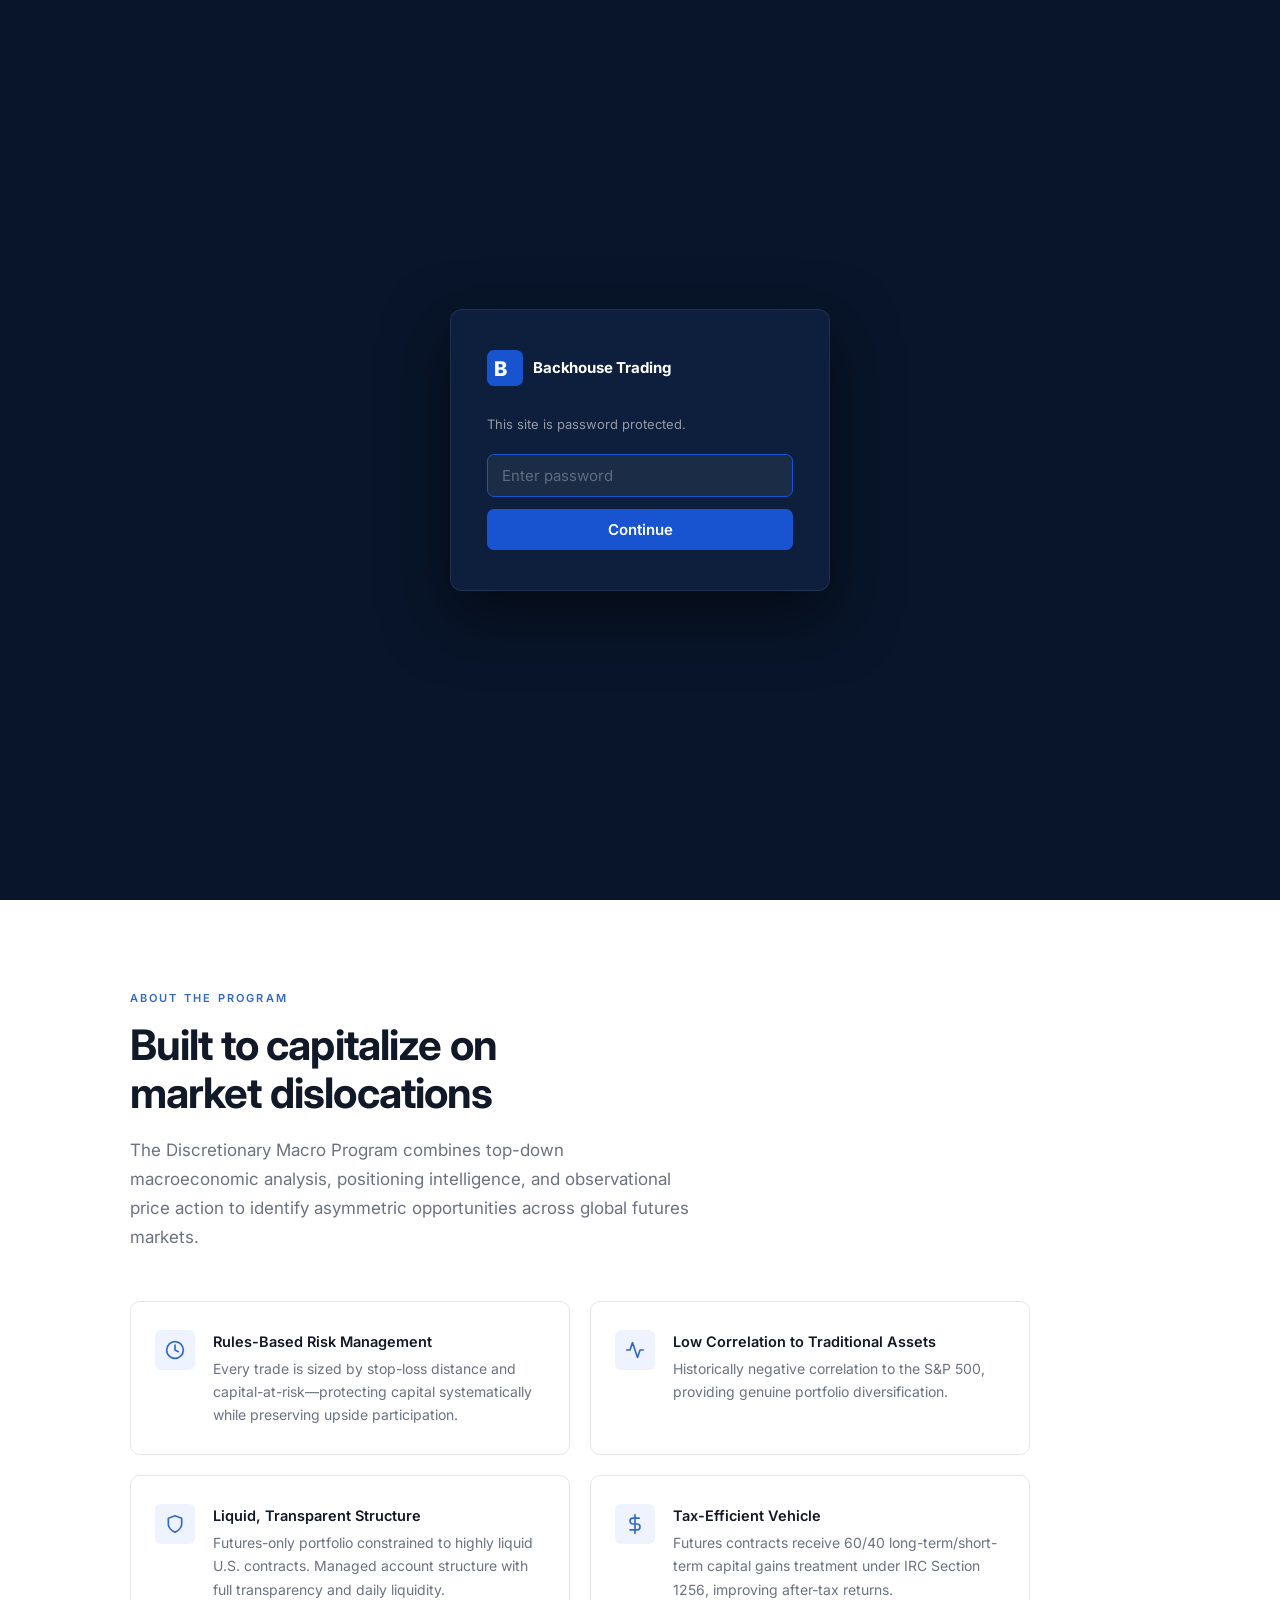
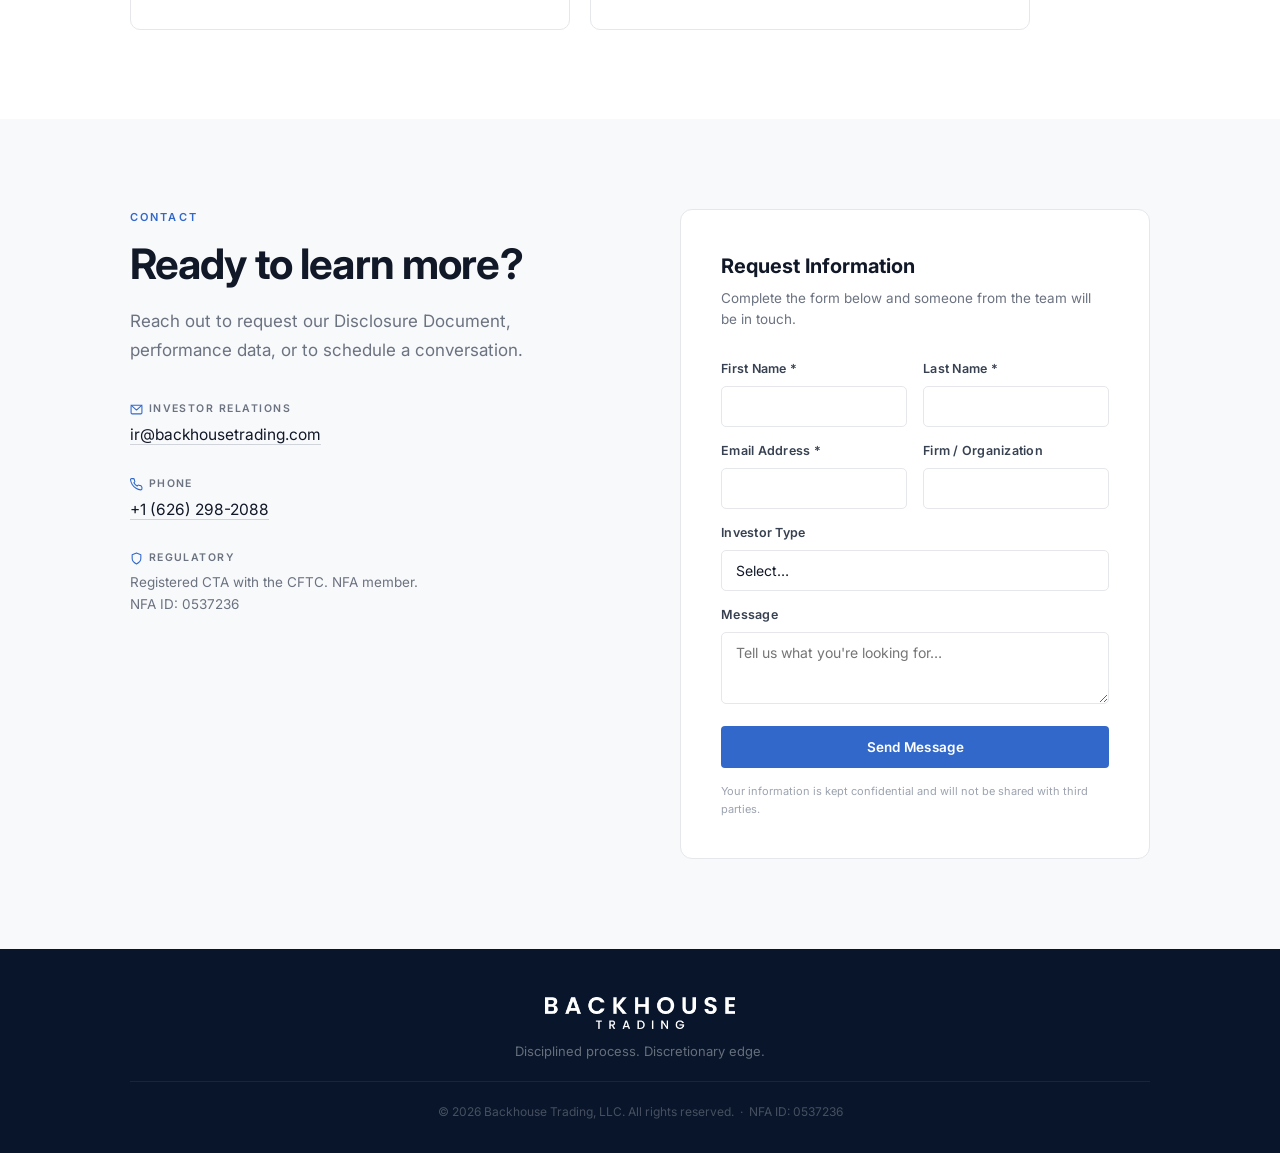
==== index.html @ c8cc298e "styling" ====
<!DOCTYPE html>
<html lang="en">
<head>
  <meta charset="UTF-8">
  <meta name="viewport" content="width=device-width, initial-scale=1.0">
  <title>Backhouse Trading — Discretionary Global Macro</title>
  <meta name="description" content="Backhouse Trading is a rules-based discretionary global macro CTA pursuing all-weather absolute returns through liquid U.S. futures markets.">
  <meta name="robots" content="noindex, nofollow">
  <link rel="stylesheet" href="assets/css/styles.css">
  <link rel="icon" type="image/svg+xml" href="data:image/svg+xml,<svg xmlns='http://www.w3.org/2000/svg' viewBox='0 0 32 32'><rect width='32' height='32' rx='6' fill='%233268C9'/><text x='6' y='23' font-family='Inter,sans-serif' font-size='18' font-weight='800' fill='white'>B</text></svg>">
  <script src="assets/js/gate.js"></script>
</head>
<body>

<!-- ======================================================
     NAVIGATION
     ====================================================== -->
<nav class="nav" role="navigation" aria-label="Main navigation">
  <div class="nav__inner">
    <a class="nav__logo" href="#home">
      <img src="assets/img/logo-white.png" alt="Backhouse Trading" class="nav__logo-img">
    </a>
    <ul class="nav__links">
      <li><a href="#home" class="active">Home</a></li>
      <li><a href="index.html#about">About</a></li>
      <li style="display:none"><a href="index.html#team">Team</a></li>
      <li><a href="index.html#contact">Contact</a></li>
    </ul>
    <a class="nav__cta" href="index.html#contact">Request Information</a>
    <button class="nav__hamburger" aria-label="Toggle menu" aria-expanded="false">
      <span></span><span></span><span></span>
    </button>
  </div>
</nav>

<!-- Mobile drawer -->
<div class="nav__drawer" role="dialog" aria-label="Mobile navigation">
  <a href="#home">Home</a>
  <a href="index.html#about">About</a>
  <a href="index.html#team" style="display:none">Team</a>
  <a href="index.html#contact">Contact</a>
</div>

<!-- ======================================================
     HERO
     ====================================================== -->
<section class="hero" id="home" aria-labelledby="hero-title">
  <div class="hero__content">
    <p class="hero__tag fade-up">Discretionary Global Macro</p>

    <h1 class="hero__title fade-up" data-delay="1" id="hero-title">
      Disciplined process.<br>
      <em>Discretionary edge.</em>
    </h1>

    <p class="hero__subtitle fade-up" data-delay="2">
      Backhouse Trading is a rules-based discretionary global macro CTA seeking
      all-weather absolute returns across liquid U.S. futures markets.
    </p>

    <div class="hero__actions fade-up" data-delay="3">
      <a class="btn btn--ghost" href="index.html#contact">Request Information</a>
    </div>
  </div>

  <a class="hero__scroll-cue" href="#about" aria-label="Scroll to About">
    <svg width="20" height="20" viewBox="0 0 24 24" fill="none" stroke="currentColor" stroke-width="2" stroke-linecap="round" stroke-linejoin="round"><polyline points="6 9 12 15 18 9"/></svg>
  </a>

</section>

<!-- ======================================================
     OVERVIEW
     ====================================================== -->
<section class="overview" id="about" aria-labelledby="overview-title">
  <div class="container">
    <div class="overview__inner">
      <p class="eyebrow fade-up">About the Program</p>
      <h2 class="section-title fade-up" data-delay="1" id="overview-title">
        Built to capitalize on<br>market dislocations
      </h2>
      <p class="section-lead fade-up" data-delay="2">
        The Discretionary Macro Program combines top-down macroeconomic analysis,
        positioning intelligence, and observational price action to identify
        asymmetric opportunities across global futures markets.
      </p>

      <div class="overview__features">
          <div class="feature-item fade-up" data-delay="1">
            <div class="feature-item__icon">
              <svg width="20" height="20" viewBox="0 0 24 24" fill="none" stroke="currentColor" stroke-width="2" stroke-linecap="round" stroke-linejoin="round"><circle cx="12" cy="12" r="10"/><polyline points="12 6 12 12 16 14"/></svg>
            </div>
            <div>
              <p class="feature-item__title">Rules-Based Risk Management</p>
              <p class="feature-item__text">Every trade is sized by stop-loss distance and capital-at-risk—protecting capital systematically while preserving upside participation.</p>
            </div>
          </div>
          <div class="feature-item fade-up" data-delay="2">
            <div class="feature-item__icon">
              <svg width="20" height="20" viewBox="0 0 24 24" fill="none" stroke="currentColor" stroke-width="2" stroke-linecap="round" stroke-linejoin="round"><polyline points="22 12 18 12 15 21 9 3 6 12 2 12"/></svg>
            </div>
            <div>
              <p class="feature-item__title">Low Correlation to Traditional Assets</p>
              <p class="feature-item__text">Historically negative correlation to the S&P 500, providing genuine portfolio diversification.</p>
            </div>
          </div>
          <div class="feature-item fade-up" data-delay="3">
            <div class="feature-item__icon">
              <svg width="20" height="20" viewBox="0 0 24 24" fill="none" stroke="currentColor" stroke-width="2" stroke-linecap="round" stroke-linejoin="round"><path d="M12 22s8-4 8-10V5l-8-3-8 3v7c0 6 8 10 8 10z"/></svg>
            </div>
            <div>
              <p class="feature-item__title">Liquid, Transparent Structure</p>
              <p class="feature-item__text">Futures-only portfolio constrained to highly liquid U.S. contracts. Managed account structure with full transparency and daily liquidity.</p>
            </div>
          </div>
          <div class="feature-item fade-up" data-delay="4">
            <div class="feature-item__icon">
              <svg width="20" height="20" viewBox="0 0 24 24" fill="none" stroke="currentColor" stroke-width="2" stroke-linecap="round" stroke-linejoin="round"><line x1="12" y1="1" x2="12" y2="23"/><path d="M17 5H9.5a3.5 3.5 0 0 0 0 7h5a3.5 3.5 0 0 1 0 7H6"/></svg>
            </div>
            <div>
              <p class="feature-item__title">Tax-Efficient Vehicle</p>
              <p class="feature-item__text">Futures contracts receive 60/40 long-term/short-term capital gains treatment under IRC Section 1256, improving after-tax returns.</p>
            </div>
          </div>
      </div>
    </div>
  </div>
</section>


<!-- ======================================================
     TEAM
     ====================================================== -->
<section class="team" id="team" aria-labelledby="team-title" style="display:none">
  <div class="container">
    <p class="eyebrow fade-up">Our Team</p>
    <h2 class="section-title fade-up" data-delay="1" id="team-title">The people behind the program</h2>
    <p class="section-lead fade-up" data-delay="2">
      Backhouse Trading is led by a manager who has been actively trading commodity
      futures for over 15 years.
    </p>

    <div class="team__grid">
      <div class="team-card fade-up">
        <div class="team-card__avatar">
          <img src="assets/img/team/eric-lin.png" alt="Eric Lin">
        </div>
        <div>
          <p class="team-card__name">Eric Lin</p>
          <p class="team-card__role">CEO, Trading</p>
          <p class="team-card__bio">
            Eric has actively traded commodity futures for 15+ years, beginning at age 18.
            He holds a B.A. in Economics and Mathematics from Cornell University and an
            M.Eng. in Industrial Engineering &amp; Operations Research from UC Berkeley.
            His professional background spans Economic Consulting, Fintech, Consumer Finance,
            and Automotive Retail.
          </p>
          <div class="team-card__contact">
            <a href="tel:+16262982088">
              <svg xmlns="http://www.w3.org/2000/svg" width="13" height="13" viewBox="0 0 24 24" fill="none" stroke="currentColor" stroke-width="2" stroke-linecap="round" stroke-linejoin="round" aria-hidden="true"><path d="M22 16.92v3a2 2 0 0 1-2.18 2 19.79 19.79 0 0 1-8.63-3.07A19.5 19.5 0 0 1 4.69 12 19.79 19.79 0 0 1 1.61 3.42 2 2 0 0 1 3.6 1.21h3a2 2 0 0 1 2 1.72c.127.96.361 1.903.7 2.81a2 2 0 0 1-.45 2.11L7.91 8.77a16 16 0 0 0 6 6l.92-.92a2 2 0 0 1 2.11-.45c.907.339 1.85.573 2.81.7A2 2 0 0 1 21.73 16.92z"/></svg>
              626-298-2088
            </a>
            <a href="mailto:eric@backhousetrading.com">
              <svg xmlns="http://www.w3.org/2000/svg" width="13" height="13" viewBox="0 0 24 24" fill="none" stroke="currentColor" stroke-width="2" stroke-linecap="round" stroke-linejoin="round" aria-hidden="true"><rect width="20" height="16" x="2" y="4" rx="2"/><path d="m22 7-8.97 5.7a1.94 1.94 0 0 1-2.06 0L2 7"/></svg>
              eric@backhousetrading.com
            </a>
          </div>
          <div class="team-card__edu">
            <img src="assets/img/seal-cornell.svg" alt="Cornell University" class="team-card__seal">
            <img src="assets/img/seal-berkeley.svg" alt="UC Berkeley" class="team-card__seal">
            <span class="team-card__nfa">NFA #0537616</span>
          </div>
        </div>
      </div>
    </div>
  </div>
</section>


<!-- ======================================================
     CONTACT
     ====================================================== -->
<section class="contact" id="contact" aria-labelledby="contact-title">
  <div class="container">
    <div class="contact__grid">
      <div>
        <p class="eyebrow fade-up">Contact</p>
        <h2 class="section-title fade-up" data-delay="1" id="contact-title">
          Ready to learn more?
        </h2>
        <p class="section-lead fade-up" data-delay="2">
          Reach out to request our Disclosure Document, performance data, or
          to schedule a conversation.
        </p>

        <div class="contact__info fade-up" data-delay="3">
          <div class="contact-item">
            <p class="contact-item__label">
              <svg class="contact-item__icon" width="13" height="13" viewBox="0 0 24 24" fill="none" stroke="currentColor" stroke-width="2" stroke-linecap="round" stroke-linejoin="round"><rect x="2" y="4" width="20" height="16" rx="2"/><polyline points="2,4 12,13 22,4"/></svg>
              Investor Relations
            </p>
            <p class="contact-item__value">
              <a href="mailto:ir@backhousetrading.com">ir@backhousetrading.com</a>
            </p>
          </div>
          <div class="contact-item">
            <p class="contact-item__label">
              <svg class="contact-item__icon" width="13" height="13" viewBox="0 0 24 24" fill="none" stroke="currentColor" stroke-width="2" stroke-linecap="round" stroke-linejoin="round"><path d="M22 16.92v3a2 2 0 0 1-2.18 2 19.79 19.79 0 0 1-8.63-3.07A19.5 19.5 0 0 1 4.07 12a19.79 19.79 0 0 1-3.07-8.67A2 2 0 0 1 3 1.18h3a2 2 0 0 1 2 1.72c.127.96.361 1.903.7 2.81a2 2 0 0 1-.45 2.11L7.09 8.91a16 16 0 0 0 6 6l1.27-1.27a2 2 0 0 1 2.11-.45c.907.339 1.85.573 2.81.7A2 2 0 0 1 21 16z"/></svg>
              Phone
            </p>
            <p class="contact-item__value">
              <a href="tel:+16262982088">+1 (626) 298-2088</a>
            </p>
          </div>
          <div class="contact-item">
            <p class="contact-item__label">
              <svg class="contact-item__icon" width="13" height="13" viewBox="0 0 24 24" fill="none" stroke="currentColor" stroke-width="2" stroke-linecap="round" stroke-linejoin="round"><path d="M12 22s8-4 8-10V5l-8-3-8 3v7c0 6 8 10 8 10z"/></svg>
              Regulatory
            </p>
            <p class="contact-item__value" style="font-size:13.5px; color:var(--gray-500);">
              Registered CTA with the CFTC. NFA member.<br>
              NFA ID: 0537236
            </p>
          </div>
        </div>
      </div>

      <div class="fade-up" data-delay="2">
        <form class="form" id="contact-form"
              action="https://formspree.io/f/YOUR_FORM_ID"
              method="POST">
          <p class="form__title">Request Information</p>
          <p class="form__subtitle">
            Complete the form below and someone from the team will be in touch.
          </p>
          <div class="form__row">
            <div class="form__group">
              <label class="form__label" for="fname">First Name *</label>
              <input class="form__input" type="text" id="fname" name="first_name" required>
            </div>
            <div class="form__group">
              <label class="form__label" for="lname">Last Name *</label>
              <input class="form__input" type="text" id="lname" name="last_name" required>
            </div>
          </div>
          <div class="form__row">
            <div class="form__group">
              <label class="form__label" for="email">Email Address *</label>
              <input class="form__input" type="email" id="email" name="email" required>
            </div>
            <div class="form__group">
              <label class="form__label" for="firm">Firm / Organization</label>
              <input class="form__input" type="text" id="firm" name="firm">
            </div>
          </div>
          <div class="form__group">
            <label class="form__label" for="investor_type">Investor Type</label>
            <select class="form__select" id="investor_type" name="investor_type">
              <option value="">Select…</option>
              <option>Accredited Investor</option>
              <option>Fund of Funds / Allocator</option>
              <option>Family Office</option>
              <option>Pension Fund / Endowment</option>
              <option>RIA / Wealth Manager</option>
              <option>Institutional Investor</option>
              <option>Other</option>
            </select>
          </div>
          <div class="form__group">
            <label class="form__label" for="message">Message</label>
            <textarea class="form__textarea" id="message" name="message"
                      placeholder="Tell us what you're looking for…"></textarea>
          </div>
          <button class="btn btn--primary" type="submit" style="width:100%; justify-content:center;">
            Send Message
          </button>
          <p class="form__note">
            Your information is kept confidential and will not be shared with third parties.
          </p>
        </form>
      </div>
    </div>
  </div>
</section>

<!-- ======================================================
     FOOTER
     ====================================================== -->
<footer class="footer" role="contentinfo">
  <div class="container footer__inner">
    <div class="footer__brand">
      <img src="assets/img/logo-white.png" alt="Backhouse Trading" class="footer__brand-img">
      <p class="footer__brand-tagline">Disciplined process. Discretionary edge.</p>
    </div>
    <p class="footer__copy">&copy; 2026 Backhouse Trading, LLC. All rights reserved. &nbsp;·&nbsp; NFA ID: 0537236</p>
  </div>
</footer>

<script src="assets/js/main.js"></script>
</body>
</html>
---- assets/css/styles.css ----
/* ============================================================
   BACKHOUSE TRADING — Stylesheet
   ============================================================ */

@import url('https://fonts.googleapis.com/css2?family=Inter:wght@300;400;500;600;700;800&display=swap');

/* --- Reset --- */
*, *::before, *::after { box-sizing: border-box; margin: 0; padding: 0; }
html { scroll-behavior: smooth; font-size: 16px; }
img { max-width: 100%; display: block; }

/* --- Design Tokens --- */
:root {
  --navy:        #08152A;
  --blue:        #3268C9;
  --blue-dark:   #2356B0;
  --blue-subtle: #8BA3DC;
  --blue-muted:  #EEF3FF;
  --dark:        #333333;
  --white:       #FFFFFF;
  --off-white:   #F8F9FB;
  --gray-100:    #E5E7EB;
  --gray-300:    #D1D5DB;
  --gray-400:    #9CA3AF;
  --gray-500:    #6B7280;
  --gray-600:    #4B5563;
  --gray-700:    #374151;
  --gray-900:    #111827;
  --positive:    #16A34A;

  --font: 'Inter', -apple-system, BlinkMacSystemFont, 'Segoe UI', sans-serif;

  --section-pad: clamp(56px, 7vw, 96px);
  --page-margin: clamp(24px, 7vw, 108px);
  --max-width:   1200px;
  --radius:      8px;
  --transition:  180ms ease;
}

/* --- Base --- */
body {
  font-family: var(--font);
  color: var(--gray-900);
  background: var(--white);
  line-height: 1.6;
  -webkit-font-smoothing: antialiased;
}

a { color: var(--blue); text-decoration: none; transition: color var(--transition); }
a:hover { color: var(--blue-dark); }

.container {
  max-width: var(--max-width);
  margin: 0 auto;
  padding: 0 var(--page-margin);
}

/* ============================================================
   NAVIGATION
   ============================================================ */
.nav {
  position: fixed;
  top: 0; left: 0; right: 0;
  z-index: 200;
  height: 68px;
  display: flex;
  align-items: center;
  transition: background 280ms ease, box-shadow 280ms ease;
}
.nav--scrolled {
  background: rgba(8, 21, 42, 0.96);
  backdrop-filter: blur(16px);
  -webkit-backdrop-filter: blur(16px);
  box-shadow: 0 1px 0 rgba(255,255,255,0.07);
}
.nav__inner {
  max-width: var(--max-width);
  width: 100%;
  margin: 0 auto;
  padding: 0 var(--page-margin);
  display: flex;
  align-items: center;
  justify-content: space-between;
  gap: 32px;
}
.nav__logo {
  text-decoration: none;
  display: flex;
  align-items: center;
  flex-shrink: 0;
}
.nav__logo-img {
  height: 30px;
  width: auto;
  display: block;
}
.nav__links {
  display: flex;
  align-items: center;
  gap: 28px;
  list-style: none;
}
.nav__links a {
  font-size: 13px;
  font-weight: 500;
  letter-spacing: 0.05em;
  text-transform: uppercase;
  color: rgba(255,255,255,0.6);
  transition: color var(--transition);
  text-decoration: none;
}
.nav__links a:hover,
.nav__links a.active { color: var(--white); }

.nav__cta {
  font-size: 12.5px;
  font-weight: 600;
  letter-spacing: 0.04em;
  color: var(--white) !important;
  background: var(--blue);
  padding: 9px 20px;
  border-radius: 4px;
  white-space: nowrap;
  transition: background var(--transition) !important;
}
.nav__cta:hover { background: var(--blue-dark) !important; }

.nav__hamburger {
  display: none;
  flex-direction: column;
  justify-content: center;
  gap: 5px;
  background: none;
  border: none;
  cursor: pointer;
  padding: 6px;
  z-index: 201;
}
.nav__hamburger span {
  display: block;
  width: 22px;
  height: 1.5px;
  background: var(--white);
  border-radius: 2px;
  transition: transform 260ms ease, opacity 260ms ease;
}
.nav__hamburger.open span:nth-child(1) { transform: translateY(6.5px) rotate(45deg); }
.nav__hamburger.open span:nth-child(2) { opacity: 0; }
.nav__hamburger.open span:nth-child(3) { transform: translateY(-6.5px) rotate(-45deg); }

.nav__drawer {
  display: none;
  position: fixed;
  inset: 0;
  background: var(--navy);
  z-index: 199;
  flex-direction: column;
  align-items: center;
  justify-content: center;
  gap: 12px;
  opacity: 0;
  pointer-events: none;
  transition: opacity 260ms ease;
}
.nav__drawer.open { opacity: 1; pointer-events: all; }
.nav__drawer a {
  font-size: 24px;
  font-weight: 600;
  color: rgba(255,255,255,0.7);
  text-decoration: none;
  transition: color var(--transition);
  padding: 12px 0;
}
.nav__drawer a:hover { color: var(--white); }

/* ============================================================
   HERO
   ============================================================ */
.hero {
  min-height: 100vh;
  background: var(--navy);
  display: flex;
  align-items: center;
  position: relative;
  overflow: hidden;
}
.hero::before {
  content: '';
  position: absolute;
  inset: 0;
  background:
    radial-gradient(ellipse 70% 50% at 65% 40%, rgba(50, 104, 201, 0.18) 0%, transparent 65%),
    radial-gradient(ellipse 40% 40% at 10% 85%, rgba(50, 104, 201, 0.07) 0%, transparent 55%);
  pointer-events: none;
}
.hero::after {
  content: '';
  position: absolute;
  inset: 0;
  background-image:
    linear-gradient(rgba(255,255,255,0.025) 1px, transparent 1px),
    linear-gradient(90deg, rgba(255,255,255,0.025) 1px, transparent 1px);
  background-size: 72px 72px;
  mask-image: radial-gradient(ellipse 100% 100% at 50% 0%, black 10%, transparent 80%);
  pointer-events: none;
}
.hero__content {
  position: relative;
  z-index: 1;
  max-width: var(--max-width);
  margin: 0 auto;
  padding: 120px var(--page-margin) 64px;
  width: 100%;
}
.hero__tag {
  display: inline-flex;
  align-items: center;
  gap: 8px;
  font-size: 11px;
  font-weight: 600;
  letter-spacing: 0.2em;
  text-transform: uppercase;
  color: var(--blue);
  margin-bottom: 28px;
}
.hero__tag::before {
  content: '';
  display: block;
  width: 20px;
  height: 1.5px;
  background: var(--blue);
  flex-shrink: 0;
}
.hero__title {
  font-size: clamp(38px, 5.5vw, 68px);
  font-weight: 800;
  line-height: 1.05;
  letter-spacing: -0.025em;
  color: var(--white);
  margin-bottom: 28px;
  max-width: 680px;
}
.hero__title em {
  font-style: normal;
  color: rgba(255,255,255,0.38);
}
.hero__subtitle {
  font-size: clamp(15px, 1.8vw, 18px);
  line-height: 1.7;
  color: rgba(255,255,255,0.55);
  max-width: 500px;
  margin-bottom: 44px;
}
.hero__actions {
  display: flex;
  gap: 12px;
  flex-wrap: wrap;
}

.hero__scroll-cue {
  position: absolute;
  bottom: 36px;
  left: 50%;
  transform: translateX(-50%);
  color: rgba(255,255,255,0.35);
  transition: color var(--transition);
  animation: bounce 2s ease-in-out infinite;
}
.hero__scroll-cue:hover { color: rgba(255,255,255,0.7); }

@keyframes bounce {
  0%, 100% { transform: translateX(-50%) translateY(0); }
  50%       { transform: translateX(-50%) translateY(8px); }
}

/* ============================================================
   BUTTONS
   ============================================================ */
.btn {
  display: inline-flex;
  align-items: center;
  gap: 8px;
  font-family: var(--font);
  font-size: 13.5px;
  font-weight: 600;
  letter-spacing: 0.02em;
  padding: 13px 26px;
  border-radius: 4px;
  cursor: pointer;
  border: none;
  text-decoration: none;
  transition: all var(--transition);
  white-space: nowrap;
}
.btn--primary {
  background: var(--blue);
  color: var(--white);
}
.btn--primary:hover {
  background: var(--blue-dark);
  color: var(--white);
  transform: translateY(-1px);
  box-shadow: 0 8px 28px rgba(50, 104, 201, 0.38);
}
.btn--ghost {
  background: transparent;
  color: rgba(255,255,255,0.7);
  border: 1px solid rgba(255,255,255,0.18);
}
.btn--ghost:hover {
  background: rgba(255,255,255,0.06);
  color: var(--white);
  border-color: rgba(255,255,255,0.36);
}

/* ============================================================
   SECTION TYPOGRAPHY
   ============================================================ */
.eyebrow {
  font-size: 11px;
  font-weight: 600;
  letter-spacing: 0.2em;
  text-transform: uppercase;
  color: var(--blue);
  margin-bottom: 14px;
}
.section-title {
  font-size: clamp(26px, 3.5vw, 42px);
  font-weight: 700;
  letter-spacing: -0.02em;
  line-height: 1.15;
  color: var(--gray-900);
  margin-bottom: 18px;
}
.section-lead {
  font-size: 17px;
  line-height: 1.72;
  color: var(--gray-500);
  max-width: 560px;
}

/* ============================================================
   OVERVIEW
   ============================================================ */
.overview {
  padding: var(--section-pad) 0;
  background: var(--white);
}
.overview__inner {
  max-width: 900px;
}
.overview__features {
  display: grid;
  grid-template-columns: 1fr 1fr;
  gap: 20px;
  margin-top: 48px;
}
.feature-item {
  display: flex;
  align-items: flex-start;
  gap: 18px;
  background: var(--white);
  border: 1px solid var(--gray-100);
  border-radius: 10px;
  padding: 28px 24px;
  transition: box-shadow var(--transition), transform var(--transition);
}
.feature-item:hover {
  box-shadow: 0 4px 20px rgba(0,0,0,0.06);
  transform: translateY(-2px);
}
.feature-item__icon {
  width: 40px;
  height: 40px;
  border-radius: 6px;
  background: var(--blue-muted);
  display: flex;
  align-items: center;
  justify-content: center;
  flex-shrink: 0;
  color: var(--blue);
}
.feature-item__title {
  font-size: 14.5px;
  font-weight: 600;
  color: var(--gray-900);
  margin-bottom: 4px;
}
.feature-item__text {
  font-size: 14px;
  line-height: 1.65;
  color: var(--gray-500);
}

/* ============================================================
   TEAM
   ============================================================ */
.team { padding: var(--section-pad) 0; }
.team__grid {
  display: grid;
  grid-template-columns: 1fr;
  gap: 32px;
  margin-top: 56px;
  max-width: 720px;
}
.team-card {
  display: flex;
  gap: 36px;
  align-items: flex-start;
  background: var(--off-white);
  border: 1px solid var(--gray-100);
  border-radius: 12px;
  padding: 40px;
  transition: box-shadow var(--transition), transform var(--transition);
}
.team-card:hover {
  box-shadow: 0 8px 36px rgba(0,0,0,0.07);
  transform: translateY(-2px);
}
.team-card__avatar {
  width: 120px;
  height: 120px;
  border-radius: 12px;
  background: var(--blue-muted);
  flex-shrink: 0;
  display: flex;
  align-items: center;
  justify-content: center;
  overflow: hidden;
}
.team-card__avatar img {
  width: 100%;
  height: 100%;
  object-fit: contain;
}
.team-card__name {
  font-size: 17px;
  font-weight: 700;
  color: var(--gray-900);
  margin-bottom: 3px;
}
.team-card__role {
  font-size: 11px;
  font-weight: 600;
  letter-spacing: 0.1em;
  text-transform: uppercase;
  color: var(--blue);
  margin-bottom: 14px;
}
.team-card__bio {
  font-size: 13.5px;
  line-height: 1.7;
  color: var(--gray-500);
}
.team-card__contact {
  margin-top: 14px;
  display: flex;
  flex-direction: column;
  gap: 4px;
}
.team-card__contact a {
  font-size: 13px;
  color: var(--gray-600);
  text-decoration: none;
  transition: color var(--transition);
  display: flex;
  align-items: center;
  gap: 7px;
}
.team-card__contact a:hover { color: var(--blue); }
.team-card__edu {
  display: flex;
  align-items: center;
  gap: 14px;
  margin-top: 20px;
  padding-top: 18px;
  border-top: 1px solid var(--gray-100);
}
.team-card__seal {
  width: 40px;
  height: 40px;
  flex-shrink: 0;
  opacity: 0.8;
}
.team-card__nfa {
  font-size: 11px;
  font-weight: 600;
  letter-spacing: 0.06em;
  color: var(--blue);
  background: var(--blue-muted);
  border: 1px solid rgba(50,104,201,0.15);
  border-radius: 5px;
  padding: 4px 10px;
  white-space: nowrap;
  margin-left: auto;
}

/* ============================================================
   CONTACT
   ============================================================ */
.contact {
  padding: var(--section-pad) 0;
  background: var(--off-white);
}
.contact__grid {
  display: grid;
  grid-template-columns: 1fr 1fr;
  gap: 80px;
  align-items: start;
}
.contact__info {
  display: flex;
  flex-direction: column;
  gap: 28px;
  margin-top: 36px;
}
.contact-item__label {
  display: flex;
  align-items: center;
  gap: 6px;
  font-size: 10.5px;
  font-weight: 600;
  letter-spacing: 0.14em;
  text-transform: uppercase;
  color: var(--gray-500);
  margin-bottom: 5px;
}
.contact-item__icon {
  color: var(--blue);
  flex-shrink: 0;
}
.contact-item__value {
  font-size: 15.5px;
  color: var(--gray-900);
}
.contact-item__value a {
  color: var(--gray-900);
  border-bottom: 1px solid var(--gray-300);
  transition: all var(--transition);
}
.contact-item__value a:hover {
  color: var(--blue);
  border-color: var(--blue);
}

.form {
  background: var(--white);
  border: 1px solid var(--gray-100);
  border-radius: 12px;
  padding: 40px;
}
.form__title {
  font-size: 20px;
  font-weight: 700;
  color: var(--gray-900);
  margin-bottom: 6px;
}
.form__subtitle {
  font-size: 13.5px;
  color: var(--gray-500);
  margin-bottom: 28px;
  line-height: 1.6;
}
.form__row {
  display: grid;
  grid-template-columns: 1fr 1fr;
  gap: 16px;
}
.form__group { margin-bottom: 14px; }
.form__label {
  display: block;
  font-size: 12.5px;
  font-weight: 600;
  color: var(--gray-700);
  margin-bottom: 7px;
  letter-spacing: 0.02em;
}
.form__input,
.form__select,
.form__textarea {
  width: 100%;
  font-family: var(--font);
  font-size: 14px;
  color: var(--gray-900);
  background: var(--white);
  border: 1px solid var(--gray-100);
  border-radius: 5px;
  padding: 11px 14px;
  outline: none;
  transition: border-color var(--transition), box-shadow var(--transition);
  -webkit-appearance: none;
}
.form__input:focus,
.form__select:focus,
.form__textarea:focus {
  border-color: var(--blue);
  box-shadow: 0 0 0 3px rgba(50, 104, 201, 0.1);
}
.form__textarea { resize: vertical; min-height: 72px; }
.form__note {
  font-size: 11px;
  color: var(--gray-400);
  margin-top: 14px;
  line-height: 1.65;
}
.form__success {
  text-align: center;
  padding: 48px 24px;
  color: var(--positive);
  font-size: 15px;
  font-weight: 500;
}

/* ============================================================
   FOOTER
   ============================================================ */
.footer {
  background: var(--navy);
  padding: 48px 0 32px;
}
.footer__inner {
  display: flex;
  flex-direction: column;
  align-items: center;
  text-align: center;
  gap: 20px;
}
.footer__brand {
  display: flex;
  flex-direction: column;
  align-items: center;
  text-align: center;
}
.footer__brand-img {
  height: 32px;
  width: auto;
  display: block;
  margin-bottom: 12px;
}
.footer__brand-tagline {
  font-size: 13px;
  color: rgba(255,255,255,0.38);
  line-height: 1.6;
}
.footer__copy {
  font-size: 12px;
  color: rgba(255,255,255,0.25);
  text-align: center;
  width: 100%;
  padding-top: 20px;
  border-top: 1px solid rgba(255,255,255,0.07);
}

/* ============================================================
   SCROLL ANIMATIONS
   ============================================================ */
.fade-up {
  opacity: 0;
  transform: translateY(28px);
  transition: opacity 0.55s ease, transform 0.55s ease;
}
.fade-up.is-visible {
  opacity: 1;
  transform: translateY(0);
}
.fade-up[data-delay="1"] { transition-delay: 0.08s; }
.fade-up[data-delay="2"] { transition-delay: 0.16s; }
.fade-up[data-delay="3"] { transition-delay: 0.24s; }
.fade-up[data-delay="4"] { transition-delay: 0.32s; }

/* ============================================================
   RESPONSIVE
   ============================================================ */
@media (max-width: 768px) {
  .nav { height: auto; }
  .nav__inner { flex-wrap: wrap; padding-top: 14px; padding-bottom: 0; justify-content: center; }
  .nav__logo { order: 1; }
  .nav__cta { display: none; }
  .nav__hamburger { display: none; }
  .nav__links {
    order: 2;
    width: 100%;
    gap: 0;
    overflow-x: auto;
    scrollbar-width: none;
    padding: 10px 0 12px;
    margin-top: 10px;
    border-top: 1px solid rgba(255,255,255,0.07);
    justify-content: space-evenly;
  }
  .nav__links::-webkit-scrollbar { display: none; }
  .nav__links a { font-size: 11px; letter-spacing: 0.07em; }
  .nav__drawer { display: none !important; }
  .overview__features { grid-template-columns: 1fr; }
  .contact__grid { grid-template-columns: 1fr; gap: 48px; }
  .team-card { flex-direction: column; gap: 24px; }
  .team-card__avatar { width: 80px; height: 80px; }
}

@media (max-width: 540px) {
  .hero__actions { flex-direction: column; }
  .form { padding: 24px; }
  .form__row { grid-template-columns: 1fr; }
}
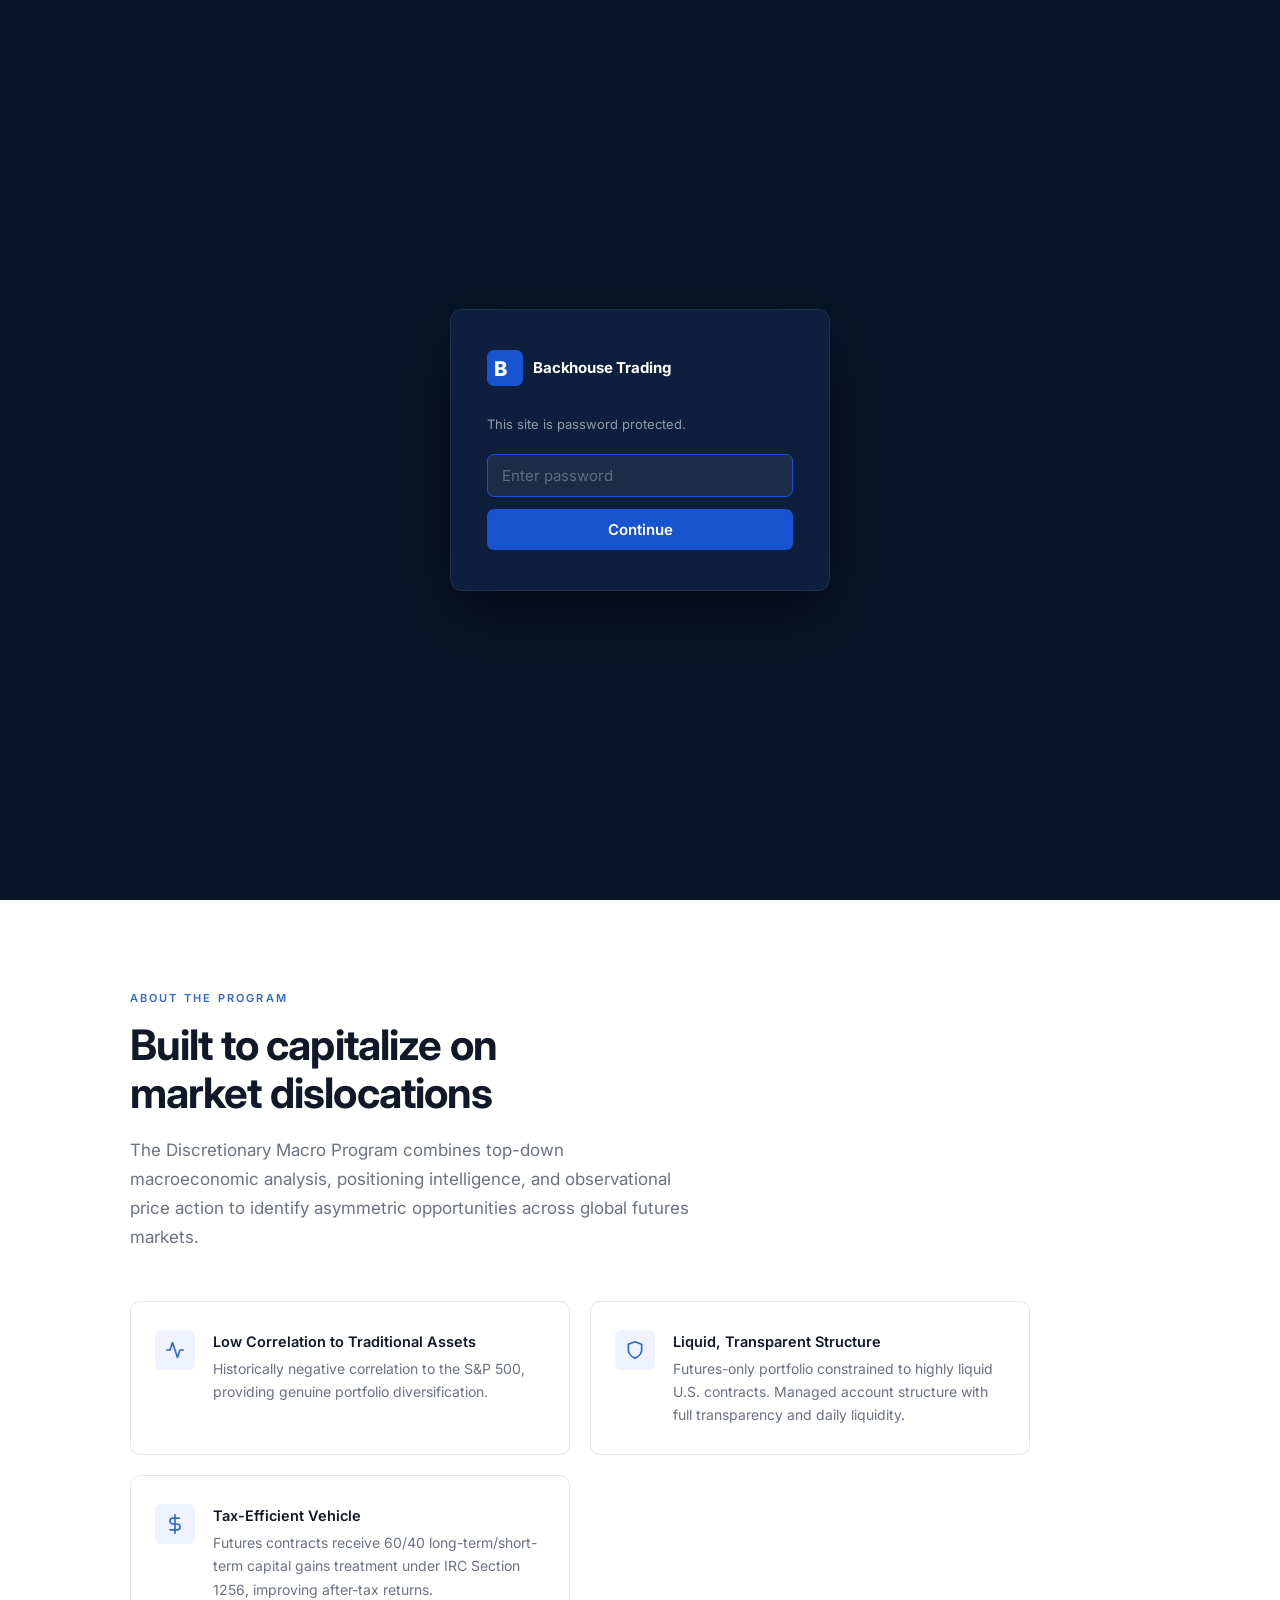
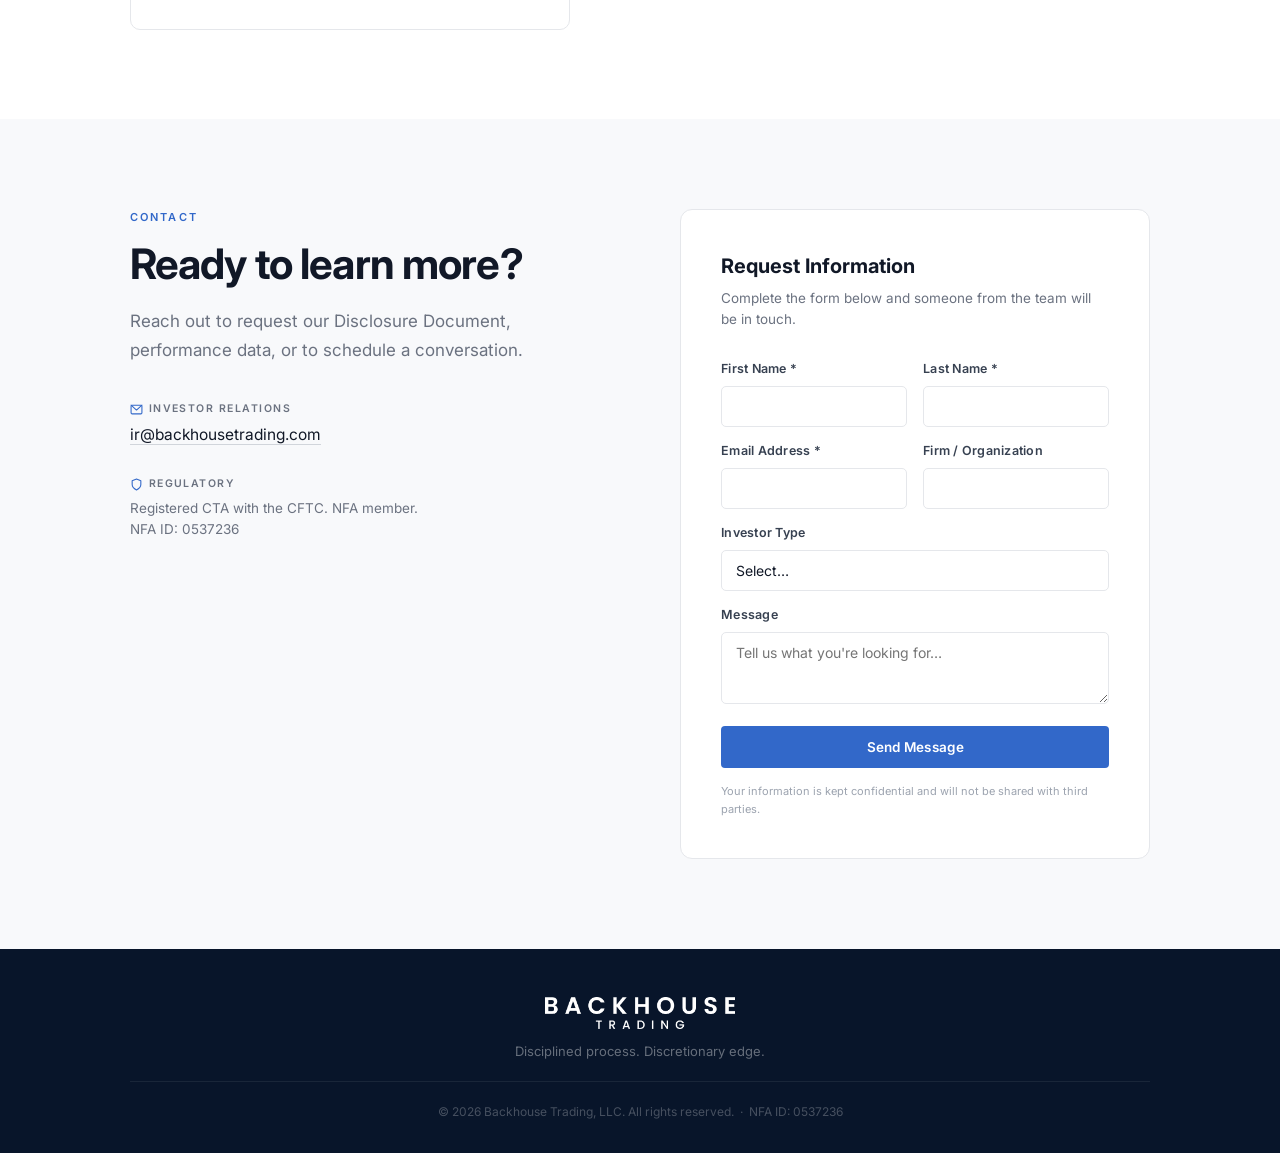
==== commit 7f27ed4f: "final copy changes" ====
--- a/index.html
+++ b/index.html
@@ -4,7 +4,7 @@
   <meta charset="UTF-8">
   <meta name="viewport" content="width=device-width, initial-scale=1.0">
   <title>Backhouse Trading — Discretionary Global Macro</title>
-  <meta name="description" content="Backhouse Trading is a rules-based discretionary global macro CTA pursuing all-weather absolute returns through liquid U.S. futures markets.">
+  <meta name="description" content="Backhouse Trading is a discretionary global macro CTA pursuing all-weather absolute returns through liquid U.S. futures markets.">
   <meta name="robots" content="noindex, nofollow">
   <link rel="stylesheet" href="assets/css/styles.css">
   <link rel="icon" type="image/svg+xml" href="data:image/svg+xml,<svg xmlns='http://www.w3.org/2000/svg' viewBox='0 0 32 32'><rect width='32' height='32' rx='6' fill='%233268C9'/><text x='6' y='23' font-family='Inter,sans-serif' font-size='18' font-weight='800' fill='white'>B</text></svg>">
@@ -54,7 +54,7 @@
     </h1>
 
     <p class="hero__subtitle fade-up" data-delay="2">
-      Backhouse Trading is a rules-based discretionary global macro CTA seeking
+      Backhouse Trading is a discretionary global macro CTA seeking
       all-weather absolute returns across liquid U.S. futures markets.
     </p>
 
@@ -86,15 +86,6 @@
       </p>
 
       <div class="overview__features">
-          <div class="feature-item fade-up" data-delay="1">
-            <div class="feature-item__icon">
-              <svg width="20" height="20" viewBox="0 0 24 24" fill="none" stroke="currentColor" stroke-width="2" stroke-linecap="round" stroke-linejoin="round"><circle cx="12" cy="12" r="10"/><polyline points="12 6 12 12 16 14"/></svg>
-            </div>
-            <div>
-              <p class="feature-item__title">Rules-Based Risk Management</p>
-              <p class="feature-item__text">Every trade is sized by stop-loss distance and capital-at-risk—protecting capital systematically while preserving upside participation.</p>
-            </div>
-          </div>
           <div class="feature-item fade-up" data-delay="2">
             <div class="feature-item__icon">
               <svg width="20" height="20" viewBox="0 0 24 24" fill="none" stroke="currentColor" stroke-width="2" stroke-linecap="round" stroke-linejoin="round"><polyline points="22 12 18 12 15 21 9 3 6 12 2 12"/></svg>
@@ -127,54 +118,6 @@
   </div>
 </section>
 
-
-<!-- ======================================================
-     TEAM
-     ====================================================== -->
-<section class="team" id="team" aria-labelledby="team-title" style="display:none">
-  <div class="container">
-    <p class="eyebrow fade-up">Our Team</p>
-    <h2 class="section-title fade-up" data-delay="1" id="team-title">The people behind the program</h2>
-    <p class="section-lead fade-up" data-delay="2">
-      Backhouse Trading is led by a manager who has been actively trading commodity
-      futures for over 15 years.
-    </p>
-
-    <div class="team__grid">
-      <div class="team-card fade-up">
-        <div class="team-card__avatar">
-          <img src="assets/img/team/eric-lin.png" alt="Eric Lin">
-        </div>
-        <div>
-          <p class="team-card__name">Eric Lin</p>
-          <p class="team-card__role">CEO, Trading</p>
-          <p class="team-card__bio">
-            Eric has actively traded commodity futures for 15+ years, beginning at age 18.
-            He holds a B.A. in Economics and Mathematics from Cornell University and an
-            M.Eng. in Industrial Engineering &amp; Operations Research from UC Berkeley.
-            His professional background spans Economic Consulting, Fintech, Consumer Finance,
-            and Automotive Retail.
-          </p>
-          <div class="team-card__contact">
-            <a href="tel:+16262982088">
-              <svg xmlns="http://www.w3.org/2000/svg" width="13" height="13" viewBox="0 0 24 24" fill="none" stroke="currentColor" stroke-width="2" stroke-linecap="round" stroke-linejoin="round" aria-hidden="true"><path d="M22 16.92v3a2 2 0 0 1-2.18 2 19.79 19.79 0 0 1-8.63-3.07A19.5 19.5 0 0 1 4.69 12 19.79 19.79 0 0 1 1.61 3.42 2 2 0 0 1 3.6 1.21h3a2 2 0 0 1 2 1.72c.127.96.361 1.903.7 2.81a2 2 0 0 1-.45 2.11L7.91 8.77a16 16 0 0 0 6 6l.92-.92a2 2 0 0 1 2.11-.45c.907.339 1.85.573 2.81.7A2 2 0 0 1 21.73 16.92z"/></svg>
-              626-298-2088
-            </a>
-            <a href="mailto:eric@backhousetrading.com">
-              <svg xmlns="http://www.w3.org/2000/svg" width="13" height="13" viewBox="0 0 24 24" fill="none" stroke="currentColor" stroke-width="2" stroke-linecap="round" stroke-linejoin="round" aria-hidden="true"><rect width="20" height="16" x="2" y="4" rx="2"/><path d="m22 7-8.97 5.7a1.94 1.94 0 0 1-2.06 0L2 7"/></svg>
-              eric@backhousetrading.com
-            </a>
-          </div>
-          <div class="team-card__edu">
-            <img src="assets/img/seal-cornell.svg" alt="Cornell University" class="team-card__seal">
-            <img src="assets/img/seal-berkeley.svg" alt="UC Berkeley" class="team-card__seal">
-            <span class="team-card__nfa">NFA #0537616</span>
-          </div>
-        </div>
-      </div>
-    </div>
-  </div>
-</section>
 
 
 <!-- ======================================================
@@ -205,15 +148,6 @@
           </div>
           <div class="contact-item">
             <p class="contact-item__label">
-              <svg class="contact-item__icon" width="13" height="13" viewBox="0 0 24 24" fill="none" stroke="currentColor" stroke-width="2" stroke-linecap="round" stroke-linejoin="round"><path d="M22 16.92v3a2 2 0 0 1-2.18 2 19.79 19.79 0 0 1-8.63-3.07A19.5 19.5 0 0 1 4.07 12a19.79 19.79 0 0 1-3.07-8.67A2 2 0 0 1 3 1.18h3a2 2 0 0 1 2 1.72c.127.96.361 1.903.7 2.81a2 2 0 0 1-.45 2.11L7.09 8.91a16 16 0 0 0 6 6l1.27-1.27a2 2 0 0 1 2.11-.45c.907.339 1.85.573 2.81.7A2 2 0 0 1 21 16z"/></svg>
-              Phone
-            </p>
-            <p class="contact-item__value">
-              <a href="tel:+16262982088">+1 (626) 298-2088</a>
-            </p>
-          </div>
-          <div class="contact-item">
-            <p class="contact-item__label">
               <svg class="contact-item__icon" width="13" height="13" viewBox="0 0 24 24" fill="none" stroke="currentColor" stroke-width="2" stroke-linecap="round" stroke-linejoin="round"><path d="M12 22s8-4 8-10V5l-8-3-8 3v7c0 6 8 10 8 10z"/></svg>
               Regulatory
             </p>
--- a/assets/css/styles.css
+++ b/assets/css/styles.css
@@ -672,8 +672,19 @@
    RESPONSIVE
    ============================================================ */
 @media (max-width: 768px) {
+  .hero__actions .btn--ghost {
+    background: var(--blue);
+    color: var(--white);
+    border-color: var(--blue);
+    width: 100%;
+    justify-content: center;
+  }
+  .hero__actions .btn--ghost:hover {
+    background: var(--blue-dark);
+    border-color: var(--blue-dark);
+  }
   .nav { height: auto; }
-  .nav__inner { flex-wrap: wrap; padding-top: 14px; padding-bottom: 0; justify-content: center; }
+  .nav__inner { flex-wrap: wrap; padding-top: 16px; padding-bottom: 0; justify-content: center; align-content: flex-start; gap: 0; row-gap: 16px; }
   .nav__logo { order: 1; }
   .nav__cta { display: none; }
   .nav__hamburger { display: none; }
@@ -683,8 +694,8 @@
     gap: 0;
     overflow-x: auto;
     scrollbar-width: none;
-    padding: 10px 0 12px;
-    margin-top: 10px;
+    padding: 4px 0 6px;
+    margin-top: 2px;
     border-top: 1px solid rgba(255,255,255,0.07);
     justify-content: space-evenly;
   }
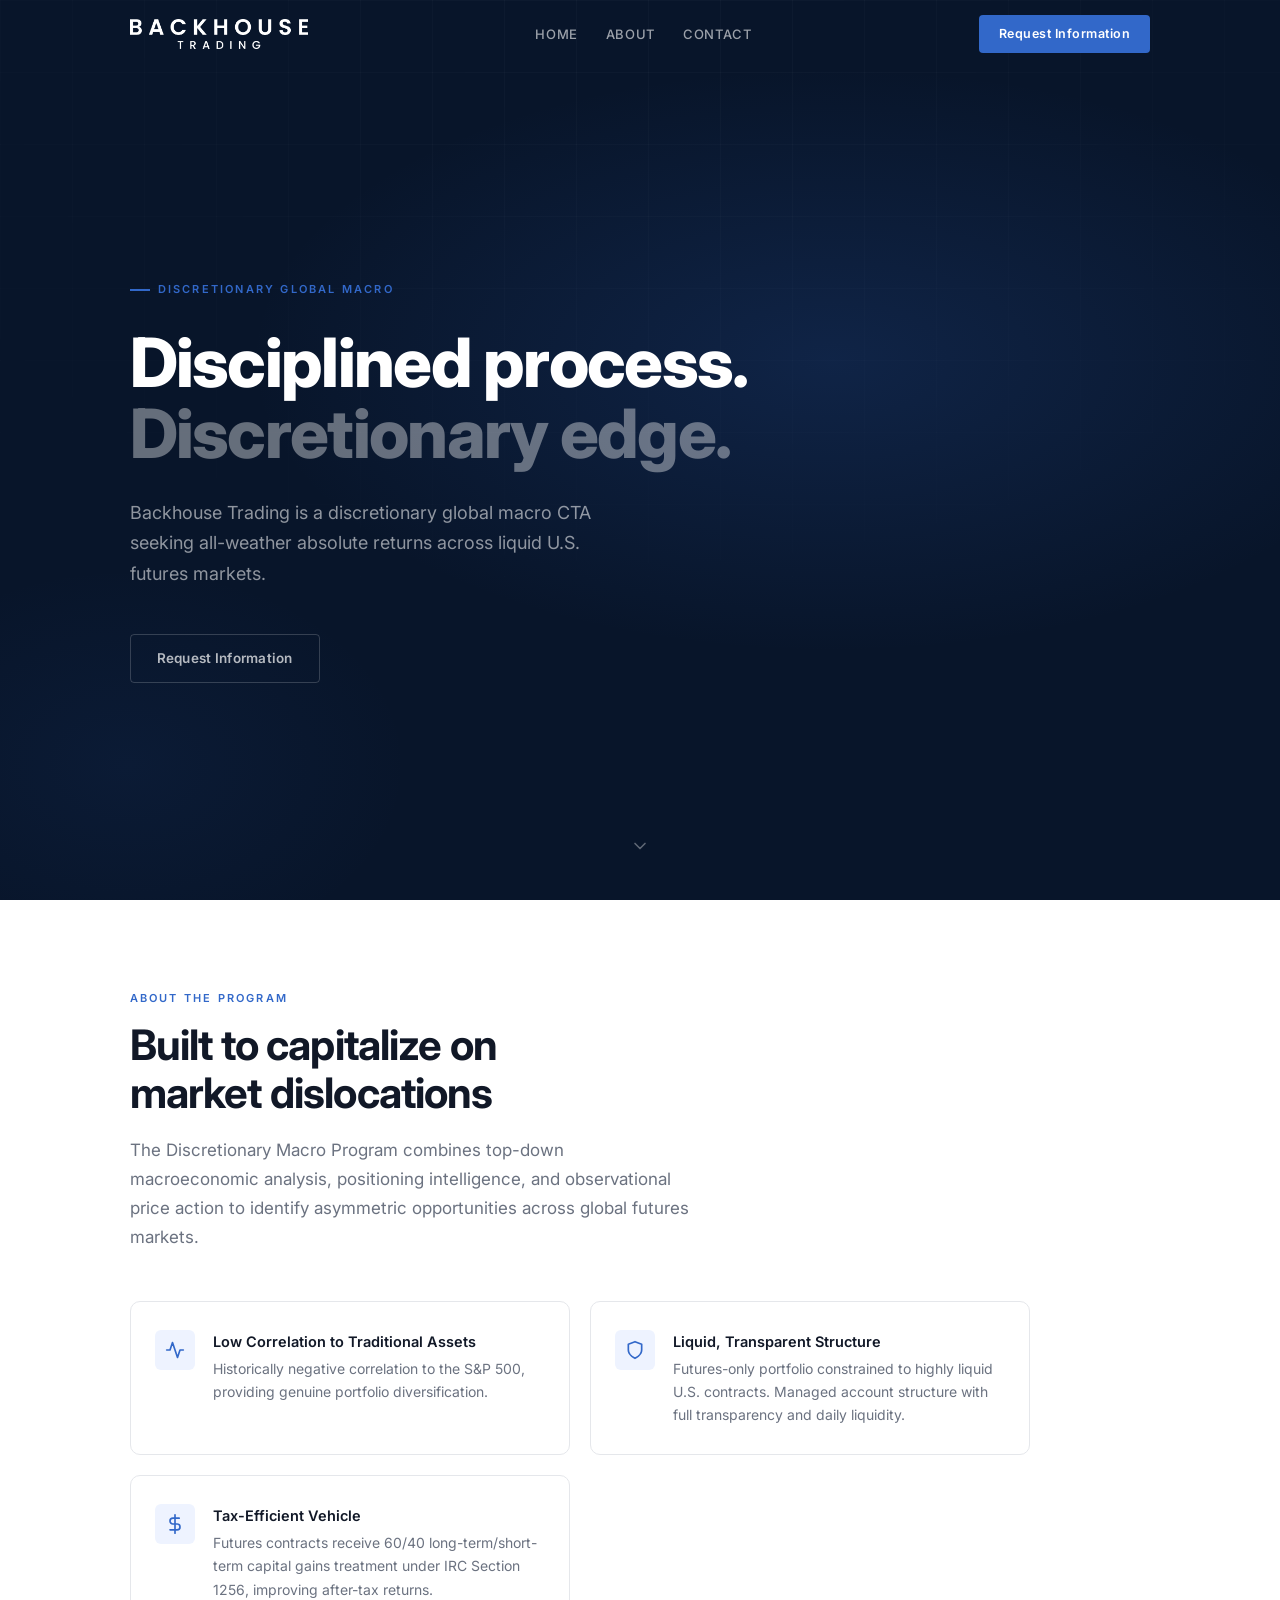
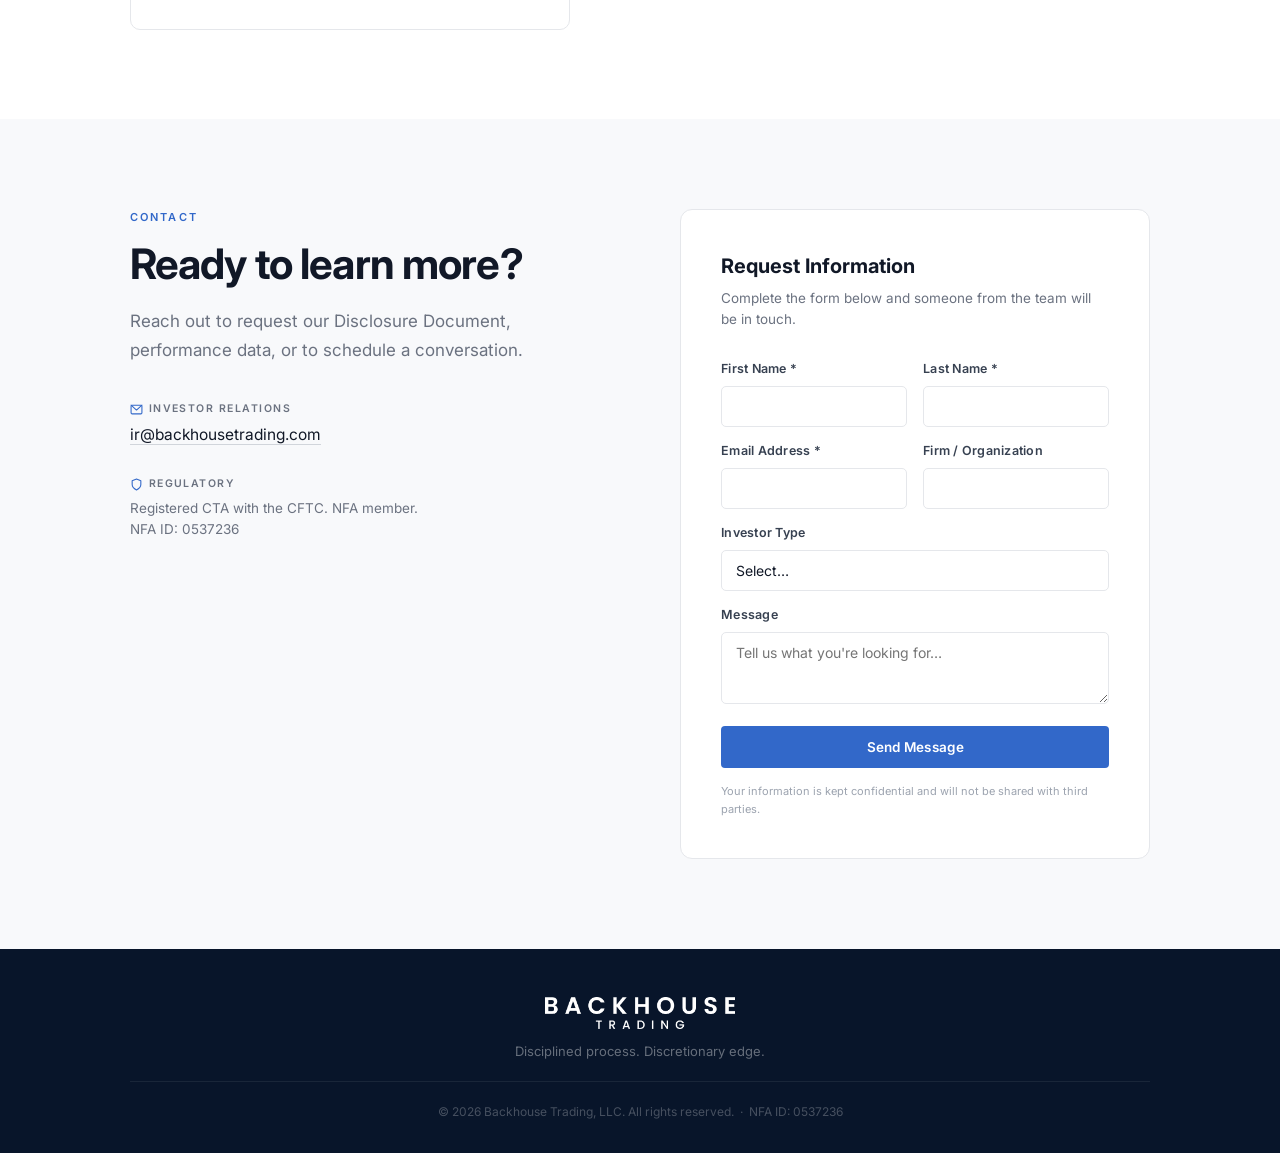
==== commit 17a2c8f8: "Remove password gate Co-Authored-By: Claude Sonnet 4.6 <noreply@anthropic.com>" ====
--- a/index.html
+++ b/index.html
@@ -8,7 +8,6 @@
   <meta name="robots" content="noindex, nofollow">
   <link rel="stylesheet" href="assets/css/styles.css">
   <link rel="icon" type="image/svg+xml" href="data:image/svg+xml,<svg xmlns='http://www.w3.org/2000/svg' viewBox='0 0 32 32'><rect width='32' height='32' rx='6' fill='%233268C9'/><text x='6' y='23' font-family='Inter,sans-serif' font-size='18' font-weight='800' fill='white'>B</text></svg>">
-  <script src="assets/js/gate.js"></script>
 </head>
 <body>
 
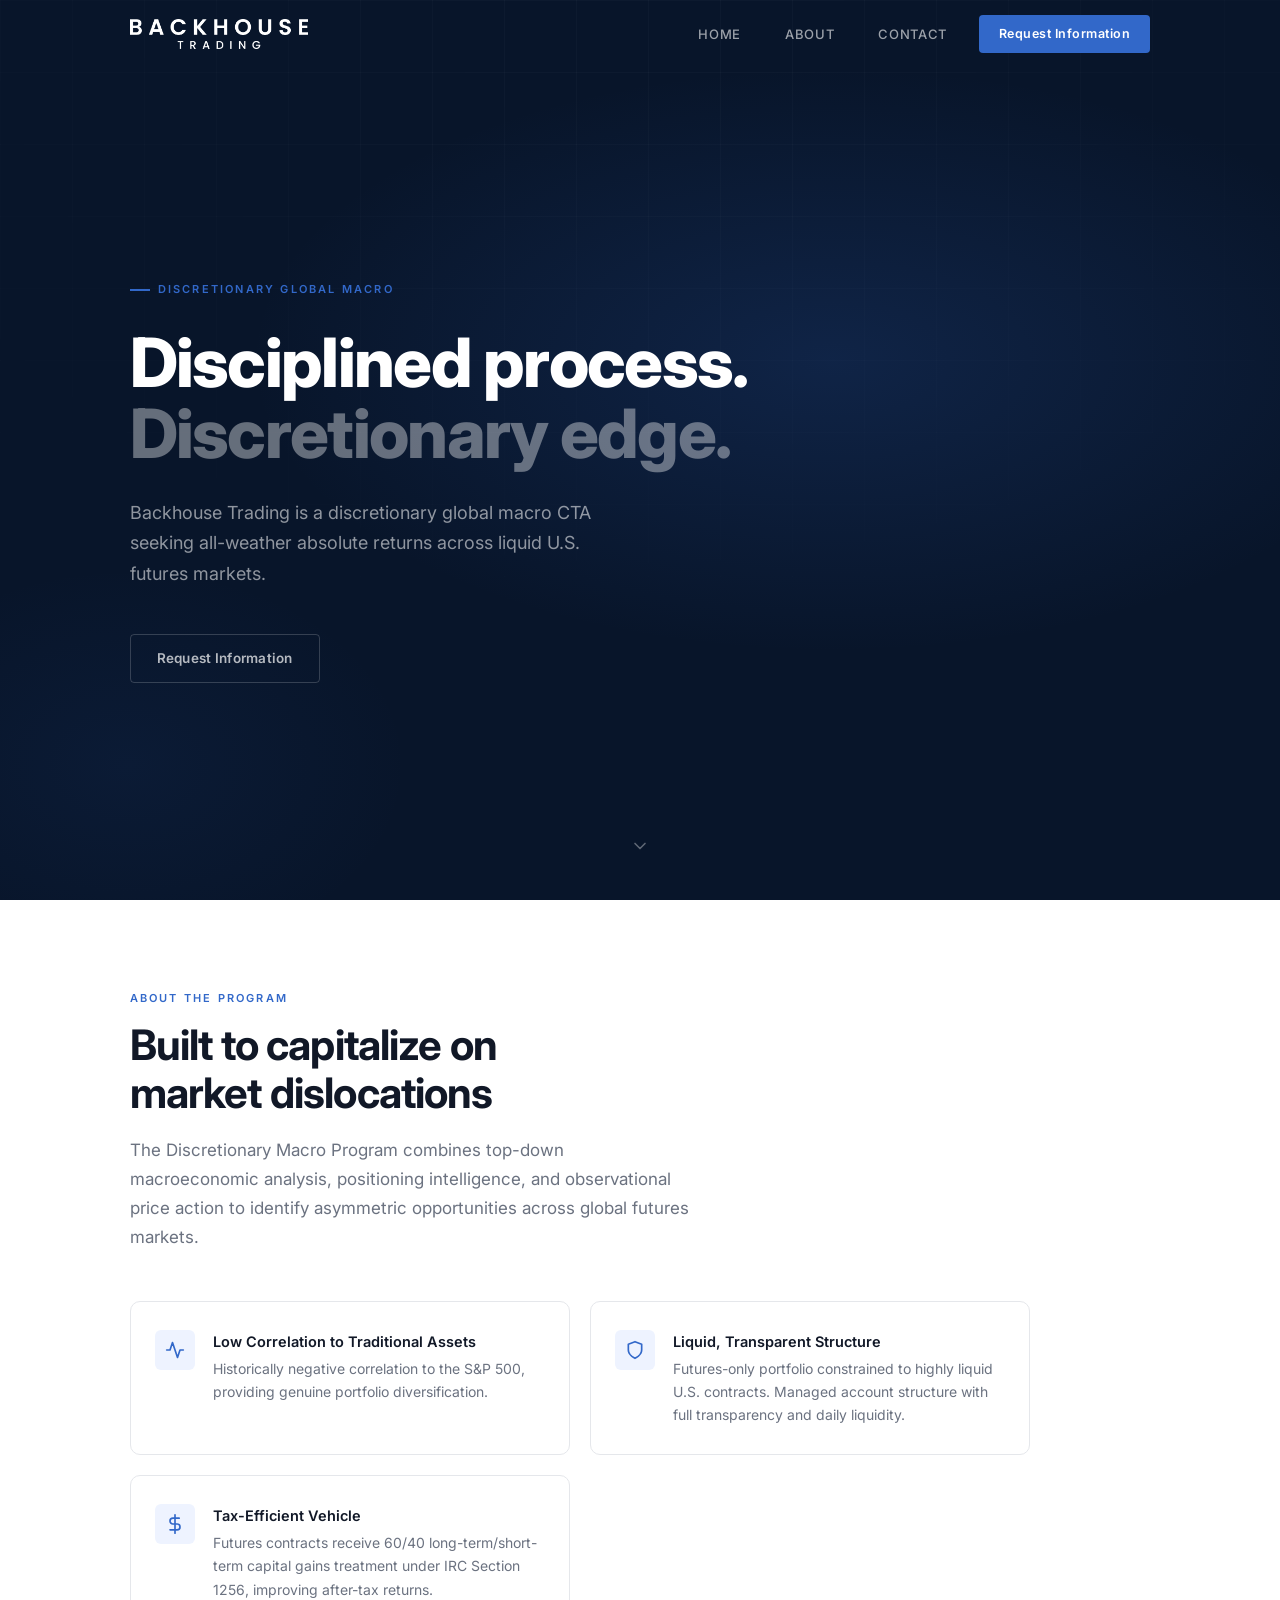
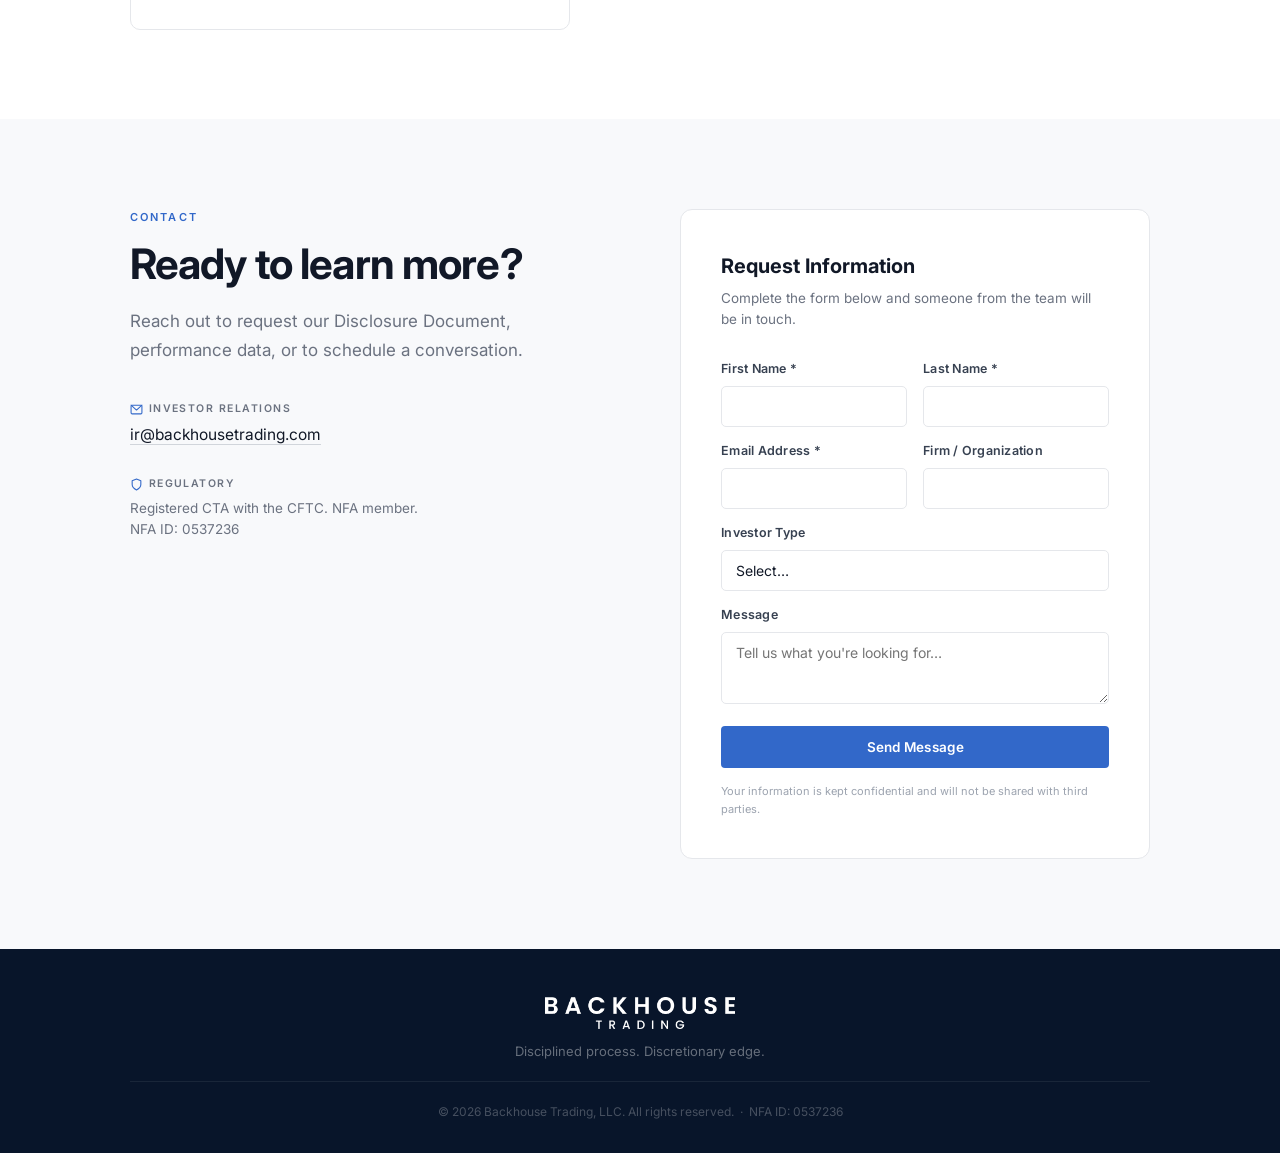
==== commit 8a582982: "logo link" ====
--- a/index.html
+++ b/index.html
@@ -16,7 +16,7 @@
      ====================================================== -->
 <nav class="nav" role="navigation" aria-label="Main navigation">
   <div class="nav__inner">
-    <a class="nav__logo" href="#home">
+    <a class="nav__logo" href="/">
       <img src="assets/img/logo-white.png" alt="Backhouse Trading" class="nav__logo-img">
     </a>
     <ul class="nav__links">
--- a/assets/css/styles.css
+++ b/assets/css/styles.css
@@ -6,7 +6,8 @@
 
 /* --- Reset --- */
 *, *::before, *::after { box-sizing: border-box; margin: 0; padding: 0; }
-html { scroll-behavior: smooth; font-size: 16px; }
+html { scroll-behavior: smooth; font-size: 16px; scroll-padding-top: 68px; }
+@media (max-width: 768px) { html { scroll-padding-top: 90px; } }
 img { max-width: 100%; display: block; }
 
 /* --- Design Tokens --- */
@@ -97,8 +98,9 @@
 .nav__links {
   display: flex;
   align-items: center;
-  gap: 28px;
+  gap: 44px;
   list-style: none;
+  margin-left: auto;
 }
 .nav__links a {
   font-size: 13px;
@@ -672,6 +674,10 @@
    RESPONSIVE
    ============================================================ */
 @media (max-width: 768px) {
+  .hero { align-items: flex-start; }
+  .hero__content { padding-top: 186px; padding-bottom: 96px; min-height: 100vh; display: flex; flex-direction: column; }
+  .hero__subtitle { margin-bottom: 48px; }
+  .hero__actions { margin-top: auto; }
   .hero__actions .btn--ghost {
     background: var(--blue);
     color: var(--white);
